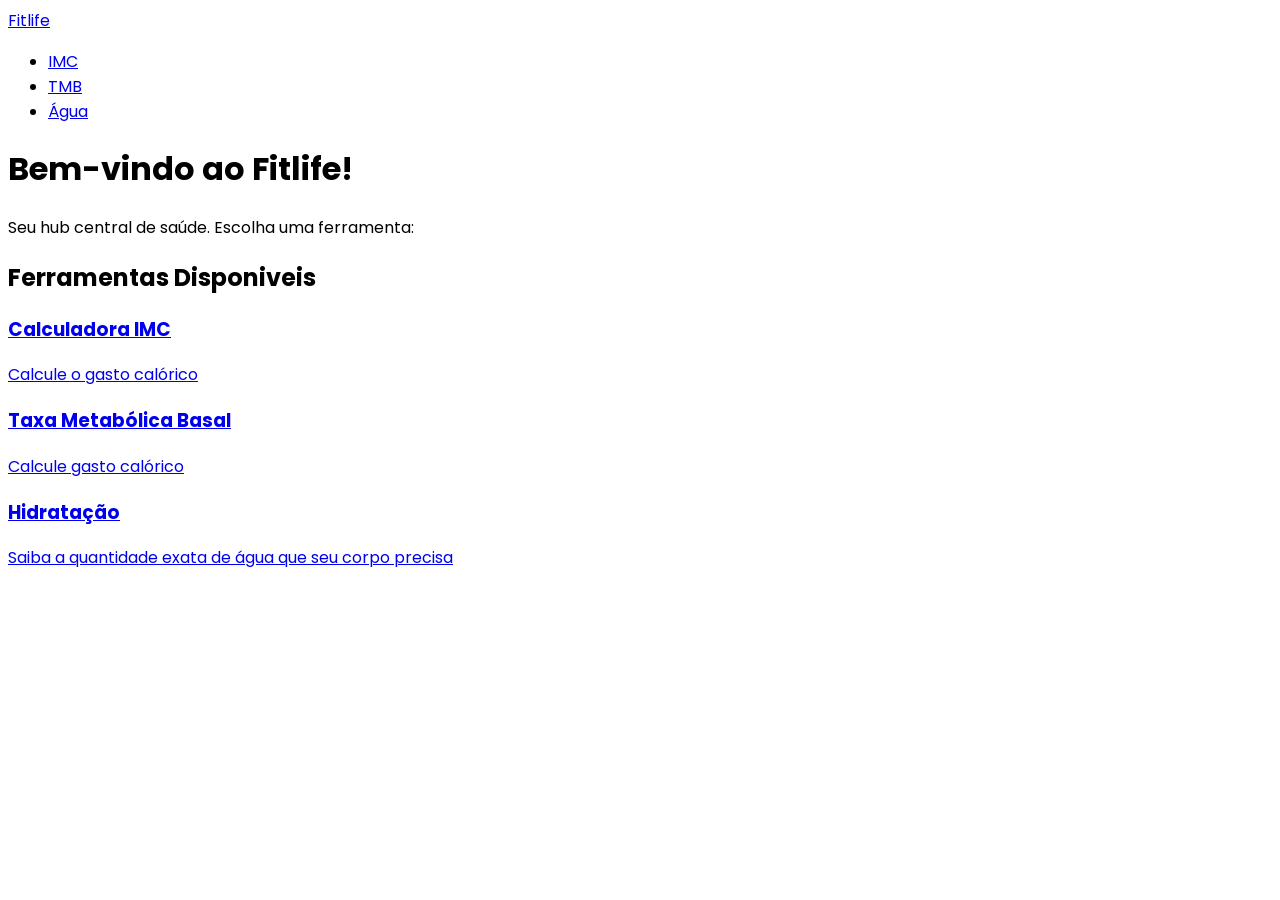
==== index.html @ 12de0e12 "adicionando html semantico" ====
<!DOCTYPE html>
<html lang="pt-BR">

<head>

    <meta charset="UTF-8">
    <meta name="viewport" content="width=device-width, initial-scale=1.0">
    <title>Fitlife-Dashboard</title>

    <link rel="preconnect" href="https://fonts.googleapis.com">
    <link rel="preconnect" href="https://fonts.gstatic.com" crossorigin>
    <link
        href="https://fonts.googleapis.com/css2?family=Poppins:ital,wght@0,100;0,200;0,300;0,400;0,500;0,600;0,700;0,800;0,900;1,100;1,200;1,300;1,400;1,500;1,600;1,700;1,800;1,900&display=swap"
        rel="stylesheet">

</head>

<body style="font-family: Poppins;">

    <nav>
        <a href="./index.html">Fitlife</a>

        <ul>
            <li><a href="./pages/imc.html">IMC</a></li>
            <li><a href="./pages/tmb.html">TMB</a></li>
            <li><a href="./pages/water.html">Água</a></li>
        </ul>
    </nav>
    <header>
        <h1> Bem-vindo ao Fitlife! </h1>
        <p> Seu hub central de saúde. Escolha uma ferramenta: </p>
    </header>
    <h2> Ferramentas Disponiveis</h2>
    <main>
        <section>
            <a href="./pages/imc.html">
                <H3> Calculadora IMC</H3>
                <p>Calcule o gasto calórico</p>
            </a>

            <a href="./pages/tmb.html">
                <H3> Taxa Metabólica Basal</H3>
                <p> Calcule gasto calórico</p>
            </a>

            <a href="./pages/water.html">
                <H3> Hidratação</H3>
                <p> Saiba a quantidade exata de água que seu corpo precisa</p>
            </a>
        </section>
    </main>
</body>

</html>
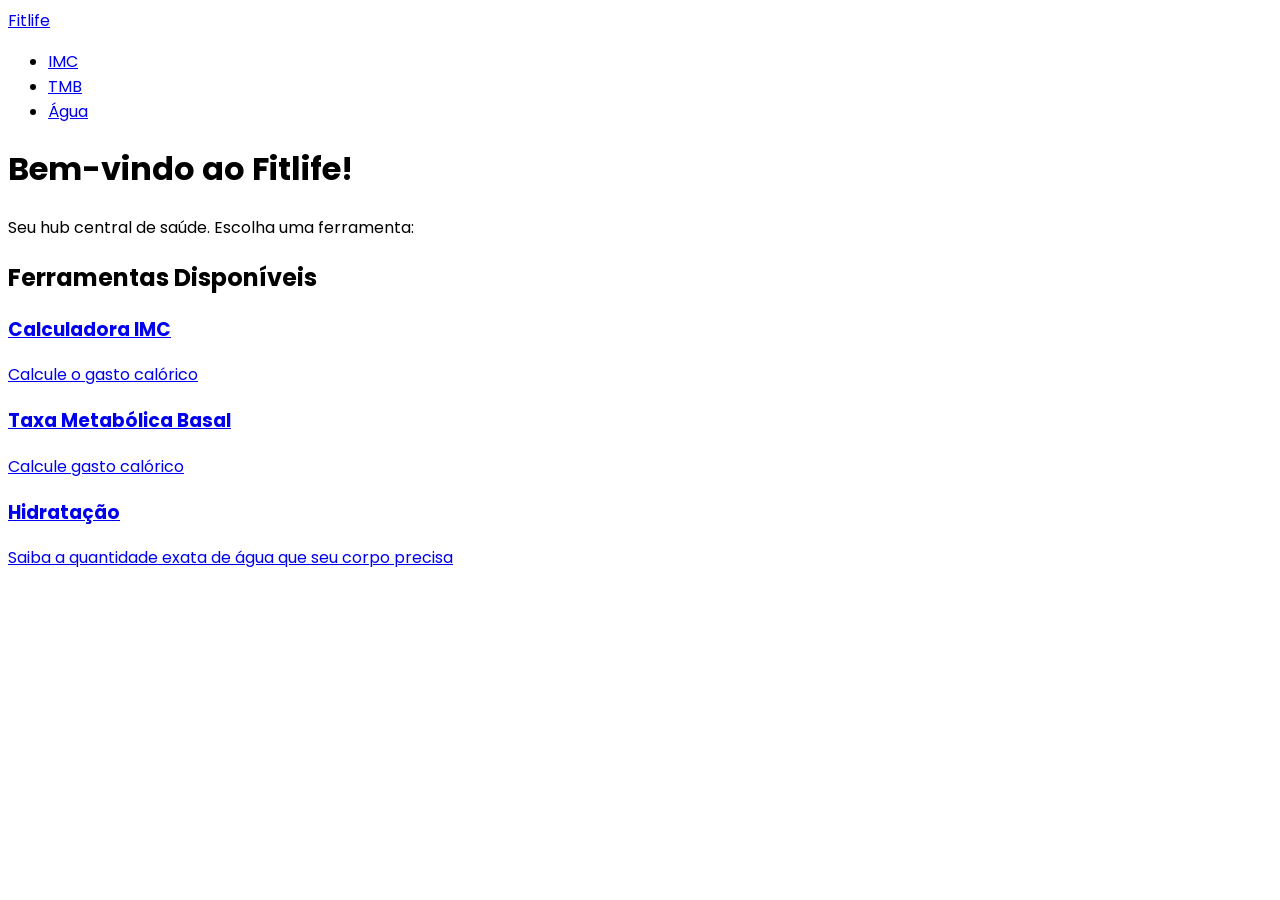
==== commit 1a1f3c4c: "pagina de IMC formulada e criada" ====
--- a/index.html
+++ b/index.html
@@ -9,6 +9,7 @@
 
     <link rel="preconnect" href="https://fonts.googleapis.com">
     <link rel="preconnect" href="https://fonts.gstatic.com" crossorigin>
+
     <link
         href="https://fonts.googleapis.com/css2?family=Poppins:ital,wght@0,100;0,200;0,300;0,400;0,500;0,600;0,700;0,800;0,900;1,100;1,200;1,300;1,400;1,500;1,600;1,700;1,800;1,900&display=swap"
         rel="stylesheet">
@@ -21,34 +22,41 @@
         <a href="./index.html">Fitlife</a>
 
         <ul>
-            <li><a href="./pages/imc.html">IMC</a></li>
-            <li><a href="./pages/tmb.html">TMB</a></li>
-            <li><a href="./pages/water.html">Água</a></li>
+            <li><a href="./fitlife/pages/imc.html">IMC</a></li>
+            <li><a href="./fitlife/pages/tmb.html">TMB</a></li>
+            <li><a href="./fitlife/pages/water.html">Água</a></li>
         </ul>
     </nav>
+
     <header>
-        <h1> Bem-vindo ao Fitlife! </h1>
-        <p> Seu hub central de saúde. Escolha uma ferramenta: </p>
+        <h1>Bem-vindo ao Fitlife!</h1>
+
+        <p>Seu hub central de saúde. Escolha uma ferramenta:</p>
     </header>
-    <h2> Ferramentas Disponiveis</h2>
+
+    <h2>Ferramentas Disponíveis</h2>
+
     <main>
         <section>
-            <a href="./pages/imc.html">
-                <H3> Calculadora IMC</H3>
+
+            <a href="./fitlife/pages/imc.html">
+                <h3>Calculadora IMC</h3>
                 <p>Calcule o gasto calórico</p>
             </a>
 
-            <a href="./pages/tmb.html">
-                <H3> Taxa Metabólica Basal</H3>
-                <p> Calcule gasto calórico</p>
+            <a href="./fitlife/pages/tmb.html">
+                <h3>Taxa Metabólica Basal</h3>
+                <p>Calcule gasto calórico</p>
             </a>
 
-            <a href="./pages/water.html">
-                <H3> Hidratação</H3>
-                <p> Saiba a quantidade exata de água que seu corpo precisa</p>
+            <a href="./fitlife/pages/water.html">
+                <h3>Hidratação</h3>
+                <p>Saiba a quantidade exata de água que seu corpo precisa</p>
             </a>
+
         </section>
     </main>
+
 </body>
 
 </html>
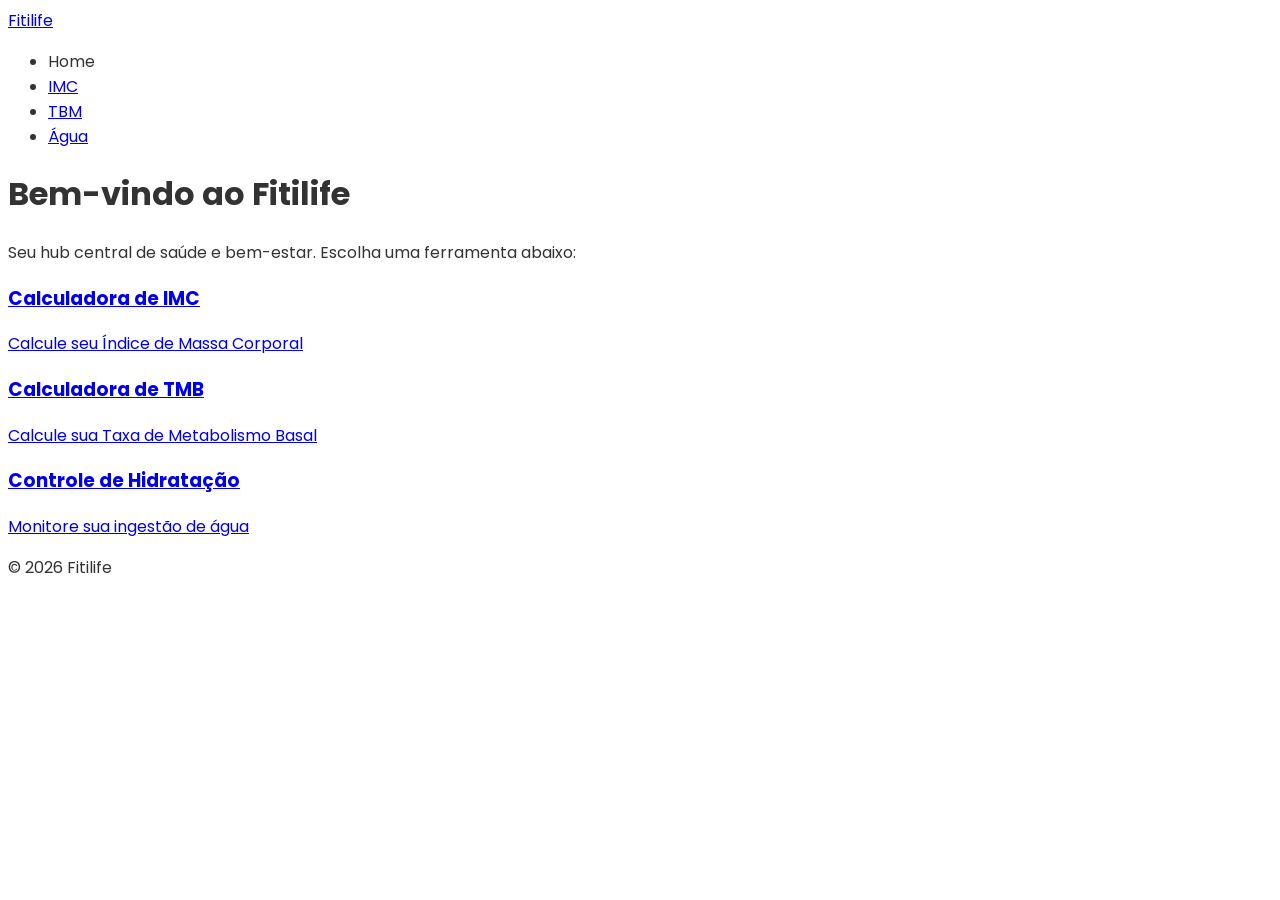
==== commit 5a7339d2: "correcao Fitlife" ====
--- a/index.html
+++ b/index.html
@@ -1,62 +1,50 @@
 <!DOCTYPE html>
-<html lang="pt-BR">
-
+<html lang="pt-br">
 <head>
-
     <meta charset="UTF-8">
     <meta name="viewport" content="width=device-width, initial-scale=1.0">
-    <title>Fitlife-Dashboard</title>
-
     <link rel="preconnect" href="https://fonts.googleapis.com">
     <link rel="preconnect" href="https://fonts.gstatic.com" crossorigin>
-
-    <link
-        href="https://fonts.googleapis.com/css2?family=Poppins:ital,wght@0,100;0,200;0,300;0,400;0,500;0,600;0,700;0,800;0,900;1,100;1,200;1,300;1,400;1,500;1,600;1,700;1,800;1,900&display=swap"
-        rel="stylesheet">
-
+    <link href="https://fonts.googleapis.com/css2?family=Poppins:ital,wght@0,100;0,200;0,300;0,400;0,500;0,600;0,700;0,800;0,900;1,100;1,200;1,300;1,400;1,500;1,600;1,700;1,800;1,900&display=swap" rel="stylesheet">
+    <title>Fitilife</title>
 </head>
-
-<body style="font-family: Poppins;">
-
+<body style="color: #333; font-family:'Poppins', sans-serif;">
     <nav>
-        <a href="./index.html">Fitlife</a>
+        <a href="./index.html">Fitilife</a>
 
         <ul>
-            <li><a href="./fitlife/pages/imc.html">IMC</a></li>
-            <li><a href="./fitlife/pages/tmb.html">TMB</a></li>
-            <li><a href="./fitlife/pages/water.html">Água</a></li>
+            <li><a href="/index.html"></a>Home</li>
+            <li><a href="./fitilife_dashboard/imc.html">IMC</a> </li>
+            <li><a href="./fitilife_dashboard/tmb.html">TBM</a></li>
+            <li><a href="./fitilife_dashboard/walter.html">Água</a></li>
         </ul>
+
     </nav>
-
     <header>
-        <h1>Bem-vindo ao Fitlife!</h1>
-
-        <p>Seu hub central de saúde. Escolha uma ferramenta:</p>
+        <h1>Bem-vindo ao Fitilife</h1>
+        <p>Seu hub central de saúde e bem-estar. Escolha uma ferramenta abaixo:</p>
     </header>
-
-    <h2>Ferramentas Disponíveis</h2>
-
     <main>
-        <section>
-
-            <a href="./fitlife/pages/imc.html">
-                <h3>Calculadora IMC</h3>
-                <p>Calcule o gasto calórico</p>
-            </a>
-
-            <a href="./fitlife/pages/tmb.html">
-                <h3>Taxa Metabólica Basal</h3>
-                <p>Calcule gasto calórico</p>
-            </a>
-
-            <a href="./fitlife/pages/water.html">
-                <h3>Hidratação</h3>
-                <p>Saiba a quantidade exata de água que seu corpo precisa</p>
-            </a>
-
-        </section>
+            <section>
+                <a href="./fitilife_dashboard/imc.html">
+                <h3>Calculadora de IMC</h3>
+                <p>Calcule seu Índice de Massa Corporal</p>
+                </a>
+                <a href="./fitilife_dashboard/tmb.html">
+                <h3>Calculadora de TMB</h3>
+                <p>Calcule sua Taxa de Metabolismo Basal</p>
+                </a>
+                <a href="./fitilife_dashboard/walter.html">
+                <h3>Controle de Hidratação</h3>
+                <p>Monitore sua ingestão de água</p>
+                </a>
+            </section>
     </main>
 
+    <footer>
+        <p>&copy; 2026 Fitilife</p>
+    </footer>
 </body>
+</html>
 
-</html>+
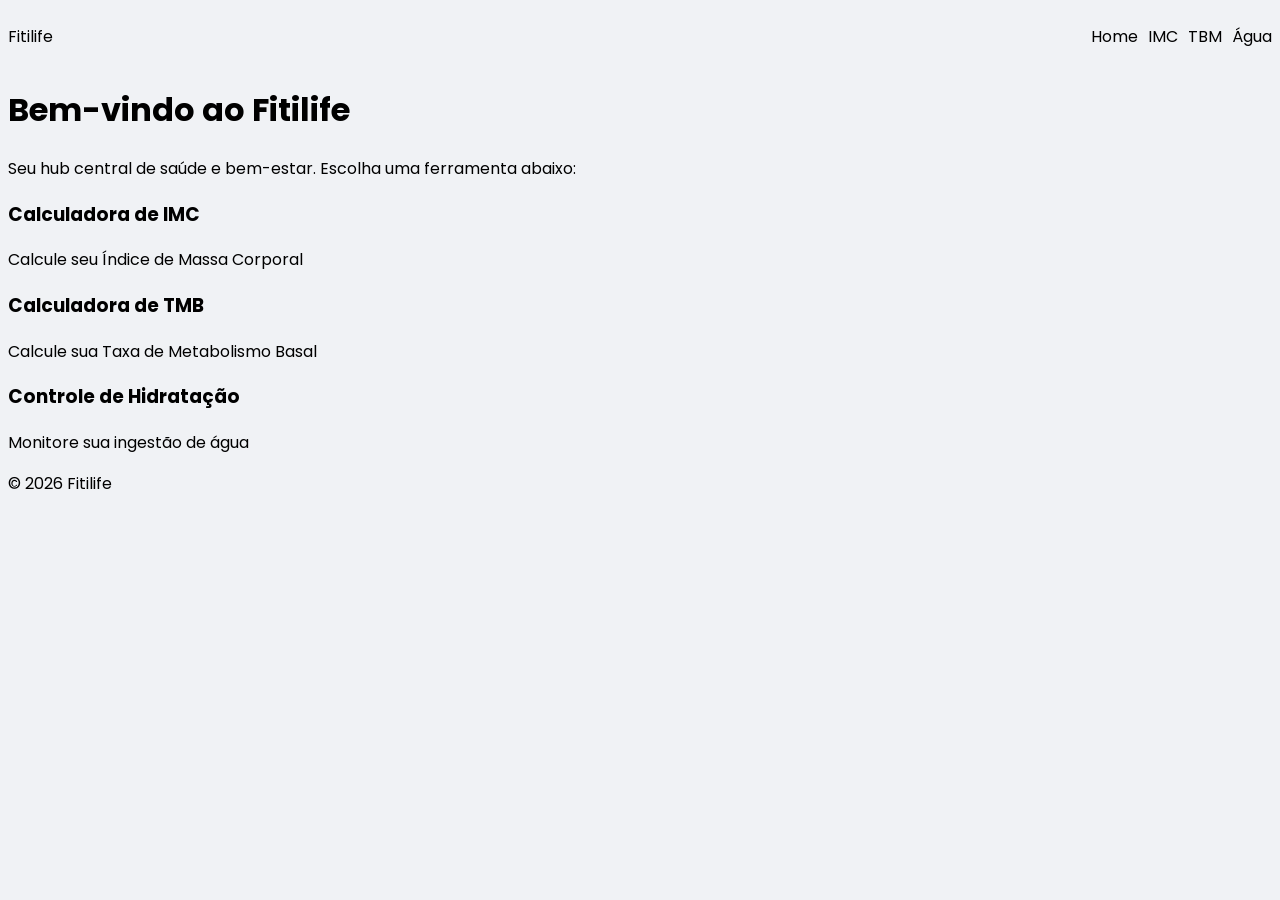
==== commit 8fa586c3: "add css" ====
--- a/index.html
+++ b/index.html
@@ -1,14 +1,19 @@
 <!DOCTYPE html>
 <html lang="pt-br">
+
 <head>
     <meta charset="UTF-8">
     <meta name="viewport" content="width=device-width, initial-scale=1.0">
+    <link rel="stylesheet" href="./css/styles.css">
     <link rel="preconnect" href="https://fonts.googleapis.com">
     <link rel="preconnect" href="https://fonts.gstatic.com" crossorigin>
-    <link href="https://fonts.googleapis.com/css2?family=Poppins:ital,wght@0,100;0,200;0,300;0,400;0,500;0,600;0,700;0,800;0,900;1,100;1,200;1,300;1,400;1,500;1,600;1,700;1,800;1,900&display=swap" rel="stylesheet">
+    <link
+        href="https://fonts.googleapis.com/css2?family=Poppins:ital,wght@0,100;0,200;0,300;0,400;0,500;0,600;0,700;0,800;0,900;1,100;1,200;1,300;1,400;1,500;1,600;1,700;1,800;1,900&display=swap"
+        rel="stylesheet">
     <title>Fitilife</title>
 </head>
-<body style="color: #333; font-family:'Poppins', sans-serif;">
+
+<body>
     <nav>
         <a href="./index.html">Fitilife</a>
 
@@ -25,26 +30,25 @@
         <p>Seu hub central de saúde e bem-estar. Escolha uma ferramenta abaixo:</p>
     </header>
     <main>
-            <section>
-                <a href="./fitilife_dashboard/imc.html">
+        <section>
+            <a href="./fitilife_dashboard/imc.html">
                 <h3>Calculadora de IMC</h3>
                 <p>Calcule seu Índice de Massa Corporal</p>
-                </a>
-                <a href="./fitilife_dashboard/tmb.html">
+            </a>
+            <a href="./fitilife_dashboard/tmb.html">
                 <h3>Calculadora de TMB</h3>
                 <p>Calcule sua Taxa de Metabolismo Basal</p>
-                </a>
-                <a href="./fitilife_dashboard/walter.html">
+            </a>
+            <a href="./fitilife_dashboard/walter.html">
                 <h3>Controle de Hidratação</h3>
                 <p>Monitore sua ingestão de água</p>
-                </a>
-            </section>
+            </a>
+        </section>
     </main>
 
     <footer>
         <p>&copy; 2026 Fitilife</p>
     </footer>
 </body>
-</html>
 
-
+</html>
--- a/css/styles.css
+++ b/css/styles.css
@@ -0,0 +1,27 @@
+body {
+    background-color: #F0F2F5;
+    font-family: Poppins;
+}
+
+nav {
+    background-color: #F0F2F5;
+    display: flex;
+
+    width: 100%;
+
+    justify-content: space-between;
+    align-items: center;
+}
+
+
+a {
+    color: #000;
+    text-decoration: none;
+
+}
+
+ul {
+    display: flex;
+    list-style: none;
+    gap: 10px;
+}
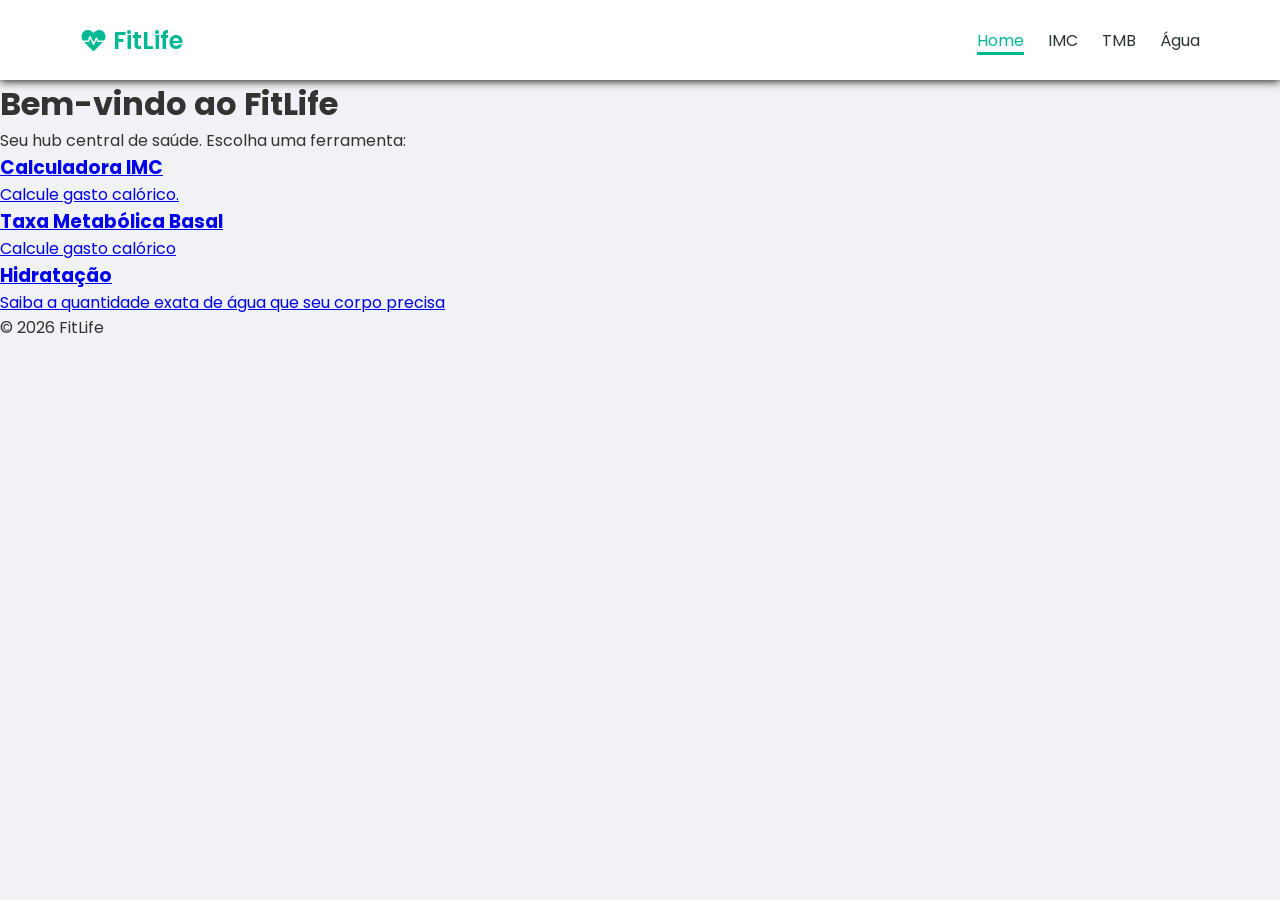
==== commit c959c5ed: "adicionando estilizacao navbar" ====
--- a/index.html
+++ b/index.html
@@ -1,54 +1,60 @@
-<!DOCTYPE html>
-<html lang="pt-br">
+<!doctype html>
+<html lang="pt-BR">
 
 <head>
-    <meta charset="UTF-8">
-    <meta name="viewport" content="width=device-width, initial-scale=1.0">
-    <link rel="stylesheet" href="./css/styles.css">
-    <link rel="preconnect" href="https://fonts.googleapis.com">
-    <link rel="preconnect" href="https://fonts.gstatic.com" crossorigin>
-    <link
-        href="https://fonts.googleapis.com/css2?family=Poppins:ital,wght@0,100;0,200;0,300;0,400;0,500;0,600;0,700;0,800;0,900;1,100;1,200;1,300;1,400;1,500;1,600;1,700;1,800;1,900&display=swap"
-        rel="stylesheet">
-    <title>Fitilife</title>
+  <meta charset="UTF-8" />
+  <meta name="viewport" content="width=device-width, initial-scale=1.0" />
+  <link rel="preconnect" href="https://fonts.googleapis.com" />
+  <link rel="preconnect" href="https://fonts.gstatic.com" crossorigin />
+  <link
+    href="https://fonts.googleapis.com/css2?family=Poppins:ital,wght@0,100;0,200;0,300;0,400;0,500;0,600;0,700;0,800;0,900;1,100;1,200;1,300;1,400;1,500;1,600;1,700;1,800;1,900&display=swap"
+    rel="stylesheet" />
+  <link rel="stylesheet" href="./css/styles.css">
+  <link rel="stylesheet" href="https://cdnjs.cloudflare.com/ajax/libs/font-awesome/6.0.0/css/all.min.css" />
+  <title>FitLife</title>
 </head>
 
 <body>
-    <nav>
-        <a href="./index.html">Fitilife</a>
+  <nav>
+    <a href="./index.html" id="logo">
+    <i class="fas fa-heartbeat"></i>
+      FitLife
+    </a>
 
-        <ul>
-            <li><a href="/index.html"></a>Home</li>
-            <li><a href="./fitilife_dashboard/imc.html">IMC</a> </li>
-            <li><a href="./fitilife_dashboard/tmb.html">TBM</a></li>
-            <li><a href="./fitilife_dashboard/walter.html">Água</a></li>
-        </ul>
 
-    </nav>
-    <header>
-        <h1>Bem-vindo ao Fitilife</h1>
-        <p>Seu hub central de saúde e bem-estar. Escolha uma ferramenta abaixo:</p>
-    </header>
-    <main>
-        <section>
-            <a href="./fitilife_dashboard/imc.html">
-                <h3>Calculadora de IMC</h3>
-                <p>Calcule seu Índice de Massa Corporal</p>
-            </a>
-            <a href="./fitilife_dashboard/tmb.html">
-                <h3>Calculadora de TMB</h3>
-                <p>Calcule sua Taxa de Metabolismo Basal</p>
-            </a>
-            <a href="./fitilife_dashboard/walter.html">
-                <h3>Controle de Hidratação</h3>
-                <p>Monitore sua ingestão de água</p>
-            </a>
-        </section>
-    </main>
+    <ul class="nav-links">
+      <li><a class="nav-link active" href="./index.html">Home</a></li>
+      <li><a class="nav-link" href="./pages/imc.html">IMC</a></li>
+      <li><a class="nav-link" href="./pages/tmb.html">TMB</a></li>
+      <li><a class="nav-link" href="./pages/water.html">Água</a></li>
+    </ul>
+  </nav>
+  <header>
+    <h1>Bem-vindo ao FitLife</h1>
+    <p>Seu hub central de saúde. Escolha uma ferramenta:</p>
+  </header>
+  <main>
+    <section>
+      <a href="./pages/imc.html">
+        <h3>Calculadora IMC</h3>
+        <p>Calcule gasto calórico.</p>
+      </a>
 
-    <footer>
-        <p>&copy; 2026 Fitilife</p>
-    </footer>
+      <a href="./pages/tmb.html">
+        <h3>Taxa Metabólica Basal</h3>
+        <p>Calcule gasto calórico</p>
+      </a>
+
+      <a href="./pages/water.html">
+        <h3>Hidratação</h3>
+        <p>Saiba a quantidade exata de água que seu corpo precisa</p>
+      </a>
+    </section>
+  </main>
+
+  <footer>
+    <p>© 2026 FitLife</p>
+  </footer>
 </body>
 
 </html>
--- a/css/styles.css
+++ b/css/styles.css
@@ -1,27 +1,47 @@
+* {
+   margin: 0;
+   padding: 0;
+   box-sizing: border-box;
+}
+
 body {
     background-color: #F0F2F5;
     font-family: Poppins;
+    color: #333;
 }
 
 nav {
-    background-color: #F0F2F5;
-    display: flex;
+    display: flex; /*deixar itens um ao lado do outro*/
+    justify-content: space-between; /* tag a tendo espaçamento da tag ul */
+    align-items: center; /* centraliza itens da vertical */
 
-    width: 100%;
+    padding: 0 80px;
 
-    justify-content: space-between;
-    align-items: center;
+    background-color: #fff;
+    box-shadow: 0px 2px 8px;
+    height: 80px;
 }
 
-
-a {
-    color: #000;
+#logo {
+    font-size: 24px;
+    color: #00b894;
     text-decoration: none;
-
+    font-weight: 600;
 }
 
-ul {
+.nav-links {
     display: flex;
     list-style: none;
-    gap: 10px;
+    gap: 24px;
+}
+
+.nav-link {
+    text-decoration: none;
+    color: #2d3436;
+    font-size: 16px;
+}
+
+.nav-link.active {
+    border-bottom: 3px #00b894 solid;
+    color: #00b894
 }
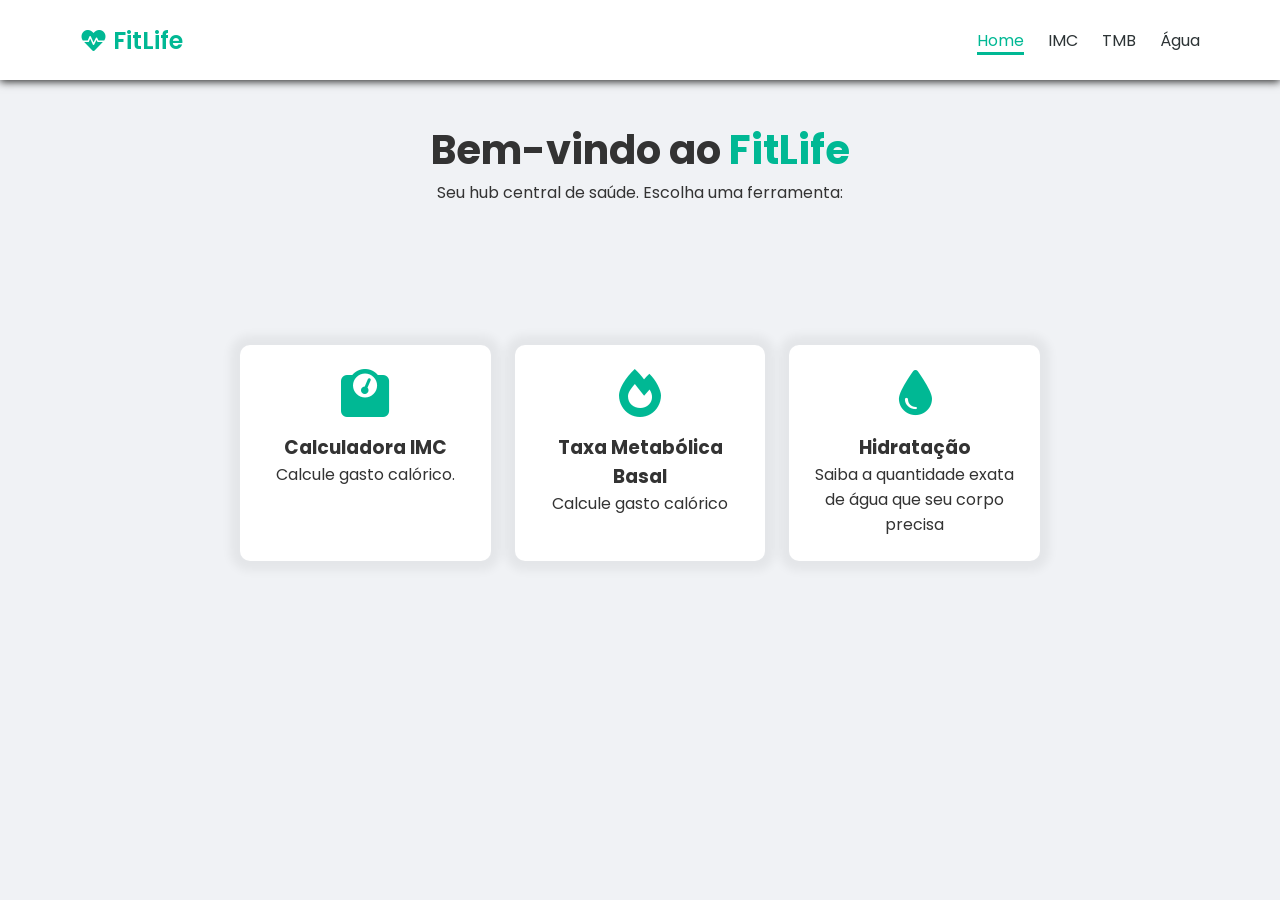
==== commit 45578b5e: "mais estilizacao css" ====
--- a/index.html
+++ b/index.html
@@ -29,32 +29,31 @@
       <li><a class="nav-link" href="./pages/water.html">Água</a></li>
     </ul>
   </nav>
-  <header>
-    <h1>Bem-vindo ao FitLife</h1>
+  <header class="header-container">
+    <h1>Bem-vindo ao <span>FitLife</span></h1>
     <p>Seu hub central de saúde. Escolha uma ferramenta:</p>
   </header>
   <main>
-    <section>
-      <a href="./pages/imc.html">
+    <section class="cards-section">
+      <a href="./pages/imc.html" class="card">
+        <i class="fas fa-weight"></i>
         <h3>Calculadora IMC</h3>
         <p>Calcule gasto calórico.</p>
       </a>
 
-      <a href="./pages/tmb.html">
+      <a href="./pages/tmb.html" class="card">
+        <i class="fas fa-fire"></i>
         <h3>Taxa Metabólica Basal</h3>
         <p>Calcule gasto calórico</p>
       </a>
 
-      <a href="./pages/water.html">
+      <a href="./pages/water.html" class="card">
+        <i class="fas fa-tint"></i>
         <h3>Hidratação</h3>
         <p>Saiba a quantidade exata de água que seu corpo precisa</p>
       </a>
     </section>
   </main>
-
-  <footer>
-    <p>© 2026 FitLife</p>
-  </footer>
 </body>
 
 </html>
--- a/css/styles.css
+++ b/css/styles.css
@@ -39,9 +39,69 @@
     text-decoration: none;
     color: #2d3436;
     font-size: 16px;
+
+    transition: 0.2s;
+}
+
+.nav-link:hover {
+    color: #00b894
 }
 
 .nav-link.active {
     border-bottom: 3px #00b894 solid;
     color: #00b894
-}+}
+
+.header-container {
+    text-align: center;
+
+    padding: 40px 0;
+}
+
+.header-container h1 {
+    font-size: 40px;
+}
+
+.header-container span {
+    color: #00b894;
+}
+
+main {
+    width: 800px;
+    margin: 0 auto;
+}
+
+.cards-section {
+    display: flex;
+    gap: 24px;
+    text-align: center;
+    margin-top: 100px;
+}
+
+.card {
+    background-color: #fff;
+    color: #333;
+    padding: 24px;
+    border-radius: 10px;
+    text-align: center;
+    text-decoration: none;
+    width: 100%;
+
+    transition-duration: 0,4ms;
+
+    box-shadow: 0 0 10px 10px rgba(0, 0, 0, 0.05);
+}
+
+.card:hover {
+    border: 2px solid #00b894;
+    color: #00b894
+}
+
+.card i {
+    font-size: 48px;
+    color:#00b894;
+    margin-bottom: 16px;
+}
+
+
+
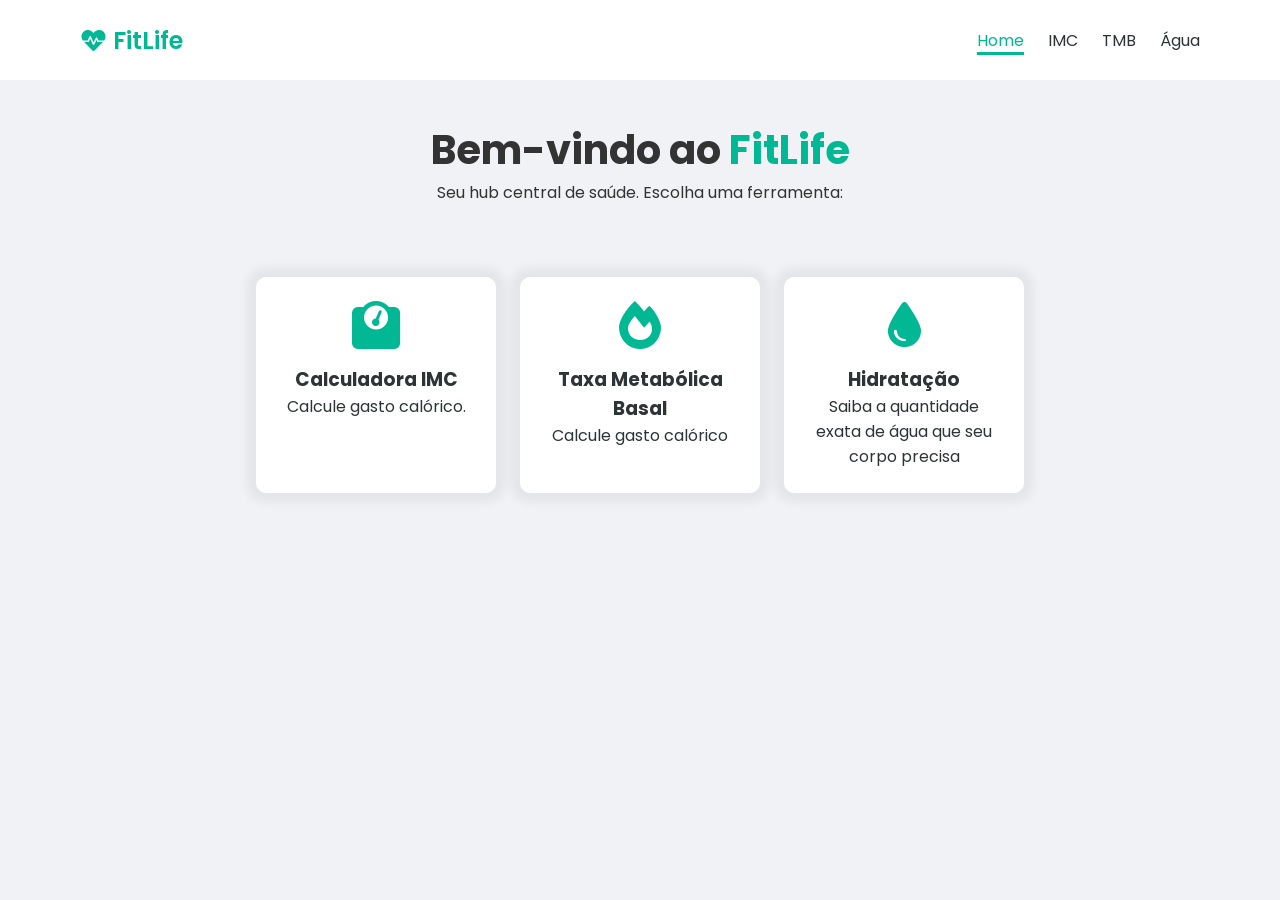
==== commit 40deb21f: "estilizacao imc" ====
--- a/index.html
+++ b/index.html
@@ -17,7 +17,7 @@
 <body>
   <nav>
     <a href="./index.html" id="logo">
-    <i class="fas fa-heartbeat"></i>
+      <i class="fas fa-heartbeat"></i>
       FitLife
     </a>
 
@@ -54,6 +54,7 @@
       </a>
     </section>
   </main>
+
 </body>
 
 </html>
--- a/css/styles.css
+++ b/css/styles.css
@@ -1,30 +1,45 @@
 * {
-   margin: 0;
-   padding: 0;
-   box-sizing: border-box;
+    margin: 0;
+    padding: 0;
+    box-sizing: border-box;
+}
+
+:root {
+    --primary-color: #00b894;
+    --primary-dark: #019477;
+    --secondary-color: #2d3436;
+    --background-color: #f0f2f5;
+    --card-color: #ffffff;
+    --text-color: #333333;
+    --muted-color: #636e72;
+    --danger-color: #d63031;
+    --water-color: #0984e3;
+    --border-color: #dfe6e9;
 }
 
 body {
-    background-color: #F0F2F5;
+    background-color: var(--background-color);
     font-family: Poppins;
     color: #333;
 }
 
 nav {
-    display: flex; /*deixar itens um ao lado do outro*/
-    justify-content: space-between; /* tag a tendo espaçamento da tag ul */
-    align-items: center; /* centraliza itens da vertical */
+    display: flex;
+    /*deixar itens um ao lado do outro*/
+    justify-content: space-between;
+    /* tag a tendo espaçamento da tag ul */
+    align-items: center;
+    /* centraliza itens da vertical */
 
-    padding: 0 80px;
+    padding: 0 5rem;
 
-    background-color: #fff;
-    box-shadow: 0px 2px 8px;
-    height: 80px;
+    background-color: var(--card-color);
+    height: 5rem;
 }
 
 #logo {
-    font-size: 24px;
-    color: #00b894;
+    font-size: 1.5rem;
+    color: var(--primary-color);
     text-decoration: none;
     font-weight: 600;
 }
@@ -32,76 +47,136 @@
 .nav-links {
     display: flex;
     list-style: none;
-    gap: 24px;
+    gap: 1.5rem;
 }
 
 .nav-link {
     text-decoration: none;
-    color: #2d3436;
-    font-size: 16px;
+    color: var(--secondary-color);
+    font-size: 1rem;
 
     transition: 0.2s;
 }
 
 .nav-link:hover {
-    color: #00b894
+    color: var(--primary-color)
 }
 
 .nav-link.active {
-    border-bottom: 3px #00b894 solid;
-    color: #00b894
+    border-bottom: 3px var(--primary-color) solid;
+    color: var(--primary-color)
 }
 
 .header-container {
     text-align: center;
 
-    padding: 40px 0;
+    padding: 2.5rem 0;
 }
 
 .header-container h1 {
-    font-size: 40px;
+    font-size: 2.5rem;
 }
 
 .header-container span {
-    color: #00b894;
+    color: var(--primary-color);
 }
 
 main {
-    width: 800px;
+    width: 80vw;
+
     margin: 0 auto;
+
+    padding: 2rem 0;
+
+    display: flex;
+    justify-content: center;
+    align-items: center;
 }
 
 .cards-section {
     display: flex;
-    gap: 24px;
+    justify-content: center;
+    gap: 1.5rem;
     text-align: center;
-    margin-top: 100px;
+
+    flex-wrap: wrap;
 }
 
 .card {
-    background-color: #fff;
-    color: #333;
-    padding: 24px;
+    background-color: var(--card-color);
+    color: var(--secondary-color);
+    padding: 1.5rem;
     border-radius: 10px;
     text-align: center;
     text-decoration: none;
-    width: 100%;
+    width: 15rem;
 
-    transition-duration: 0,4ms;
+    transition: 0.4s;
 
+    /* box-shadow: HORIZONTAL VERTICAL BLUR SPREAD COLOR; */
     box-shadow: 0 0 10px 10px rgba(0, 0, 0, 0.05);
 }
 
 .card:hover {
-    border: 2px solid #00b894;
-    color: #00b894
+    border: 2px solid var(--primary-color);
+    color: var(--primary-color);
 }
 
 .card i {
-    font-size: 48px;
-    color:#00b894;
-    margin-bottom: 16px;
+    font-size: 3rem;
+    color: var(--primary-color);
+    margin-bottom: 1rem;
 }
 
+.tool-container {
+    display: flex;
+    flex-direction: column;
+    
+    gap: 1rem;
 
+    width: 100%;
+    padding: 2rem;
 
+    background-color: var(--card-color);
+    border-radius: 10px;
+    box-shadow: 0 0 10px 10px rgba(0, 0, 0, 0.05);
+}
+
+.tool-container-title {
+    text-align: center;
+}
+
+.tool-container-title h2 {
+    color: var(--secondary-color);
+    font-size: 1.8rem;
+}
+
+.tool-container form {
+    display: flex;
+    flex-direction: column;
+    gap: 1rem;
+}
+
+.form-group {
+    display: flex;
+    flex-direction: column;
+    gap: 0.5rem;
+}
+
+.form-group label {
+    font-weight: 600;
+    color: var(--secondary-color);
+}
+
+.form-group input {
+    padding: 0.8rem;
+    border: 2px solid var(--border-color);
+    border-radius: 5px;
+    font-size: 1rem;
+    font-family: inherit;
+}
+
+.form-group input:focus {
+    outline: none;
+    border-color: var(--primary-color);
+}
